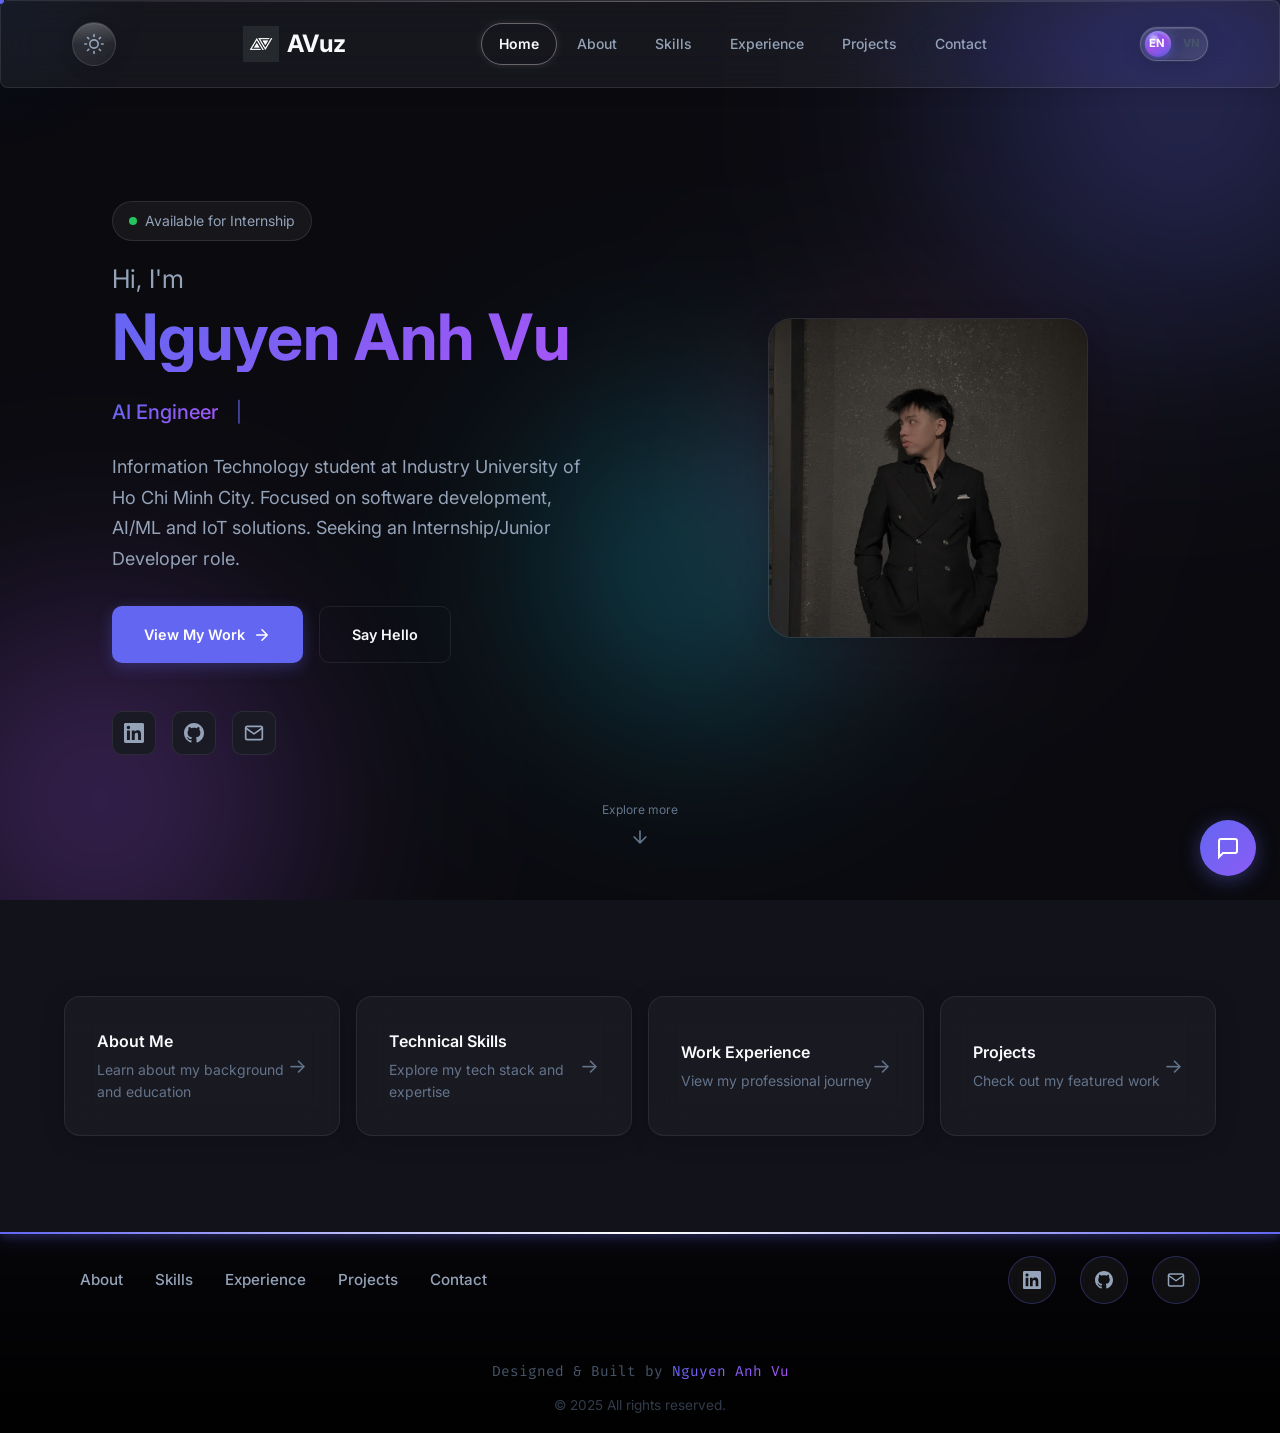
==== index.html @ 0310aee0 "Initial portfolio site" ====
<!DOCTYPE html>
<html lang="en">

<head>
    <meta charset="UTF-8">
    <meta name="viewport" content="width=device-width, initial-scale=1.0">
    <title>Nguyen Anh Vu | Software Developer & AI Engineer</title>
    <meta name="description"
        content="Computer Science student focused on software development, AI/ML, IoT, and networking. Seeking internship opportunities.">

    <!-- Favicon -->
    <link rel="icon" type="image/png" href="images/logo.png">
    <link rel="apple-touch-icon" href="images/logo.png">

    <!-- Theme Color -->
    <meta name="theme-color" content="#0a0a0f">

    <!-- Open Graph / Social Media -->
    <meta property="og:type" content="website">
    <meta property="og:title" content="Nguyen Anh Vu | Software Developer & AI Engineer">
    <meta property="og:description"
        content="Computer Science student focused on software development, AI/ML, IoT, and networking.">
    <meta property="og:image" content="images/avatar.jpg">
    <meta property="og:url" content="https://avuz.unaux.com">

    <!-- Twitter Card -->
    <meta name="twitter:card" content="summary_large_image">
    <meta name="twitter:title" content="Nguyen Anh Vu | Software Developer & AI Engineer">
    <meta name="twitter:description"
        content="Computer Science student focused on software development, AI/ML, IoT, and networking.">

    <!-- Fonts -->
    <link rel="preconnect" href="https://fonts.googleapis.com">
    <link rel="preconnect" href="https://fonts.gstatic.com" crossorigin>
    <link
        href="https://fonts.googleapis.com/css2?family=Inter:wght@300;400;500;600;700;800&family=Fira+Code:wght@400;500&display=swap"
        rel="stylesheet">

    <!-- Modular CSS -->
    <link rel="stylesheet" href="css/variables.css">
    <link rel="stylesheet" href="css/base.css">
    <link rel="stylesheet" href="css/components.css">
    <link rel="stylesheet" href="css/effects.css">
    <link rel="stylesheet" href="css/pages/home.css">
</head>

<body class="loading">
    <!-- Page Loader -->
    <div class="page-loader">
        <div class="loader-content">
            <div class="loader-spinner"></div>
            <span class="loader-text" data-i18n="loading">Loading...</span>
        </div>
    </div>

    <!-- Page Transition -->
    <div class="page-transition"></div>

    <!-- Cursor Effects -->
    <div class="cursor-glow" id="cursorGlow"></div>
    <div class="cursor-dot" id="cursorDot"></div>

    <!-- Animated Background with Parallax -->
    <div class="bg-animation">
        <div class="bg-orb bg-orb-1" data-parallax="0.3"></div>
        <div class="bg-orb bg-orb-2" data-parallax="0.5"></div>
        <div class="bg-orb bg-orb-3" data-parallax="0.2"></div>
        <div class="bg-orb bg-orb-4" data-parallax="0.4"></div>
    </div>

    <!-- Navigation -->
    <nav class="navbar glass" id="navbar">
        <div class="nav-container">
            <!-- Theme Toggle -->
            <button class="theme-toggle" id="themeToggle" aria-label="Toggle theme">
                <svg class="theme-icon-sun" xmlns="http://www.w3.org/2000/svg" width="20" height="20"
                    viewBox="0 0 24 24" fill="none" stroke="currentColor" stroke-width="2" stroke-linecap="round"
                    stroke-linejoin="round">
                    <circle cx="12" cy="12" r="5"></circle>
                    <line x1="12" y1="1" x2="12" y2="3"></line>
                    <line x1="12" y1="21" x2="12" y2="23"></line>
                    <line x1="4.22" y1="4.22" x2="5.64" y2="5.64"></line>
                    <line x1="18.36" y1="18.36" x2="19.78" y2="19.78"></line>
                    <line x1="1" y1="12" x2="3" y2="12"></line>
                    <line x1="21" y1="12" x2="23" y2="12"></line>
                    <line x1="4.22" y1="19.78" x2="5.64" y2="18.36"></line>
                    <line x1="18.36" y1="5.64" x2="19.78" y2="4.22"></line>
                </svg>
                <svg class="theme-icon-moon" style="display:none;" xmlns="http://www.w3.org/2000/svg" width="20"
                    height="20" viewBox="0 0 24 24" fill="none" stroke="currentColor" stroke-width="2"
                    stroke-linecap="round" stroke-linejoin="round">
                    <path d="M21 12.79A9 9 0 1 1 11.21 3 7 7 0 0 0 21 12.79z"></path>
                </svg>
            </button>

            <a href="index.html" class="nav-logo">
                <img src="images/logo.png" alt="AV Logo" onerror="this.src='https://placehold.co/40x40?text=AV'">
                <span class="logo-text">AVuz</span>
            </a>

            <div class="nav-menu glass-menu" id="navMenu">
                <a href="index.html" class="nav-link active" data-i18n="nav.home">Home</a>
                <a href="pages/about.html" class="nav-link" data-i18n="nav.about">About</a>
                <a href="pages/skills.html" class="nav-link" data-i18n="nav.skills">Skills</a>
                <a href="pages/experience.html" class="nav-link" data-i18n="nav.experience">Experience</a>
                <a href="pages/projects.html" class="nav-link" data-i18n="nav.projects">Projects</a>
                <a href="pages/contact.html" class="nav-link" data-i18n="nav.contact">Contact</a>
            </div>

            <div class="nav-controls">
                <!-- Language Switch -->
                <div class="lang-switch en" id="langSwitch">
                    <div class="lang-switch-thumb"></div>
                    <div class="lang-switch-labels">
                        <span>EN</span>
                        <span>VN</span>
                    </div>
                </div>
                <button class="nav-toggle" id="navToggle" aria-label="Toggle menu">
                    <span></span>
                    <span></span>
                    <span></span>
                </button>
            </div>
        </div>
    </nav>

    <!-- Hero Section with Parallax -->
    <section class="hero" id="heroSection">
        <div class="hero-container" data-parallax-content="0.1">
            <div>
                <div class="hero-badge animate-fade-in">
                    <span class="badge-dot"></span>
                    <span data-i18n="home.badge">Available for Internship</span>
                </div>
                <h1 class="hero-title animate-fade-in-up">
                    <span class="title-line" data-i18n="home.greeting">Hi, I'm</span>
                    <span class="title-name gradient-text-animated" data-i18n="home.name">Nguyen Anh Vu</span>
                </h1>
                <div class="hero-roles animate-fade-in-up delay-1">
                    <span class="typing-text" id="typingText"></span>
                    <span class="typing-cursor">|</span>
                </div>
                <p class="hero-description animate-fade-in-up delay-2" data-i18n="home.description">
                    Computer Science student at Industry University of Ho Chi Minh City.
                    Focused on software development, AI/ML, and IoT solutions.
                    Seeking an Internship/Junior Developer role.
                </p>
                <div class="hero-actions animate-fade-in-up delay-3">
                    <a href="pages/projects.html" class="btn btn-primary">
                        <span data-i18n="home.viewWork">View My Work</span>
                        <svg xmlns="http://www.w3.org/2000/svg" width="18" height="18" viewBox="0 0 24 24" fill="none"
                            stroke="currentColor" stroke-width="2" stroke-linecap="round" stroke-linejoin="round">
                            <path d="M5 12h14M12 5l7 7-7 7" />
                        </svg>
                    </a>
                    <a href="pages/contact.html" class="btn btn-secondary">
                        <span data-i18n="contact.sayHello">Get in Touch</span>
                    </a>
                </div>
                <div class="hero-social animate-fade-in-up delay-4">
                    <a href="https://www.linkedin.com/in/nguyễn-anh-vũ-28a605300" target="_blank" class="social-link"
                        aria-label="LinkedIn">
                        <svg xmlns="http://www.w3.org/2000/svg" width="20" height="20" viewBox="0 0 24 24"
                            fill="currentColor">
                            <path
                                d="M20.447 20.452h-3.554v-5.569c0-1.328-.027-3.037-1.852-3.037-1.853 0-2.136 1.445-2.136 2.939v5.667H9.351V9h3.414v1.561h.046c.477-.9 1.637-1.85 3.37-1.85 3.601 0 4.267 2.37 4.267 5.455v6.286zM5.337 7.433c-1.144 0-2.063-.926-2.063-2.065 0-1.138.92-2.063 2.063-2.063 1.14 0 2.064.925 2.064 2.063 0 1.139-.925 2.065-2.064 2.065zm1.782 13.019H3.555V9h3.564v11.452zM22.225 0H1.771C.792 0 0 .774 0 1.729v20.542C0 23.227.792 24 1.771 24h20.451C23.2 24 24 23.227 24 22.271V1.729C24 .774 23.2 0 22.222 0h.003z" />
                        </svg>
                    </a>
                    <a href="https://github.com/Anhvu1107" target="_blank" class="social-link" aria-label="GitHub">
                        <svg xmlns="http://www.w3.org/2000/svg" width="20" height="20" viewBox="0 0 24 24"
                            fill="currentColor">
                            <path
                                d="M12 0c-6.626 0-12 5.373-12 12 0 5.302 3.438 9.8 8.207 11.387.599.111.793-.261.793-.577v-2.234c-3.338.726-4.033-1.416-4.033-1.416-.546-1.387-1.333-1.756-1.333-1.756-1.089-.745.083-.729.083-.729 1.205.084 1.839 1.237 1.839 1.237 1.07 1.834 2.807 1.304 3.492.997.107-.775.418-1.305.762-1.604-2.665-.305-5.467-1.334-5.467-5.931 0-1.311.469-2.381 1.236-3.221-.124-.303-.535-1.524.117-3.176 0 0 1.008-.322 3.301 1.23.957-.266 1.983-.399 3.003-.404 1.02.005 2.047.138 3.006.404 2.291-1.552 3.297-1.23 3.297-1.23.653 1.653.242 2.874.118 3.176.77.84 1.235 1.911 1.235 3.221 0 4.609-2.807 5.624-5.479 5.921.43.372.823 1.102.823 2.222v3.293c0 .319.192.694.801.576 4.765-1.589 8.199-6.086 8.199-11.386 0-6.627-5.373-12-12-12z" />
                        </svg>
                    </a>
                    <a href="mailto:anhvu.nguyen1107@gmail.com" class="social-link" aria-label="Email">
                        <svg xmlns="http://www.w3.org/2000/svg" width="20" height="20" viewBox="0 0 24 24" fill="none"
                            stroke="currentColor" stroke-width="2" stroke-linecap="round" stroke-linejoin="round">
                            <path d="M4 4h16c1.1 0 2 .9 2 2v12c0 1.1-.9 2-2 2H4c-1.1 0-2-.9-2-2V6c0-1.1.9-2 2-2z">
                            </path>
                            <polyline points="22,6 12,13 2,6"></polyline>
                        </svg>
                    </a>
                </div>
            </div>
            <div class="hero-visual animate-fade-in delay-2">
                <div class="avatar-container">
                    <img src="images/avatar.jpg" alt="Nguyen Anh Vu"
                        onerror="this.src='https://placehold.co/320x320?text=AV'">
                </div>
            </div>
        </div>
        <div class="scroll-indicator">
            <span data-i18n="home.explore">Explore more</span>
            <div class="scroll-arrow">
                <svg xmlns="http://www.w3.org/2000/svg" width="20" height="20" viewBox="0 0 24 24" fill="none"
                    stroke="currentColor" stroke-width="2" stroke-linecap="round" stroke-linejoin="round">
                    <path d="M12 5v14M19 12l-7 7-7-7" />
                </svg>
            </div>
        </div>
    </section>

    <!-- Quick Links Section -->
    <section class="quick-links">
        <div class="container">
            <div class="links-grid">
                <a href="pages/about.html" class="link-card">
                    <div class="link-content">
                        <h3 data-i18n="home.aboutMe">About Me</h3>
                        <p data-i18n="home.aboutDesc">Learn about my background and education</p>
                    </div>
                    <span class="link-arrow">→</span>
                </a>

                <a href="pages/skills.html" class="link-card">
                    <div class="link-content">
                        <h3 data-i18n="home.techSkills">Technical Skills</h3>
                        <p data-i18n="home.techDesc">Explore my tech stack and expertise</p>
                    </div>
                    <span class="link-arrow">→</span>
                </a>

                <a href="pages/experience.html" class="link-card">
                    <div class="link-content">
                        <h3 data-i18n="home.workExp">Work Experience</h3>
                        <p data-i18n="home.workDesc">View my professional journey</p>
                    </div>
                    <span class="link-arrow">→</span>
                </a>

                <a href="pages/projects.html" class="link-card">
                    <div class="link-content">
                        <h3 data-i18n="home.projects">Projects</h3>
                        <p data-i18n="home.projectsDesc">Check out my featured work</p>
                    </div>
                    <span class="link-arrow">→</span>
                </a>
            </div>
        </div>
    </section>

    <!-- Footer -->
    <footer class="footer">
        <div class="container">
            <div class="footer-content">
                <div class="footer-nav">
                    <a href="pages/about.html" class="footer-link" data-i18n="nav.about">About</a>
                    <a href="pages/skills.html" class="footer-link" data-i18n="nav.skills">Skills</a>
                    <a href="pages/experience.html" class="footer-link" data-i18n="nav.experience">Experience</a>
                    <a href="pages/projects.html" class="footer-link" data-i18n="nav.projects">Projects</a>
                    <a href="pages/contact.html" class="footer-link" data-i18n="nav.contact">Contact</a>
                </div>
                <div class="footer-social">
                    <a href="https://www.linkedin.com/in/nguyễn-anh-vũ-28a605300" target="_blank" aria-label="LinkedIn">
                        <svg xmlns="http://www.w3.org/2000/svg" width="18" height="18" viewBox="0 0 24 24"
                            fill="currentColor">
                            <path
                                d="M20.447 20.452h-3.554v-5.569c0-1.328-.027-3.037-1.852-3.037-1.853 0-2.136 1.445-2.136 2.939v5.667H9.351V9h3.414v1.561h.046c.477-.9 1.637-1.85 3.37-1.85 3.601 0 4.267 2.37 4.267 5.455v6.286zM5.337 7.433c-1.144 0-2.063-.926-2.063-2.065 0-1.138.92-2.063 2.063-2.063 1.14 0 2.064.925 2.064 2.063 0 1.139-.925 2.065-2.064 2.065zm1.782 13.019H3.555V9h3.564v11.452zM22.225 0H1.771C.792 0 0 .774 0 1.729v20.542C0 23.227.792 24 1.771 24h20.451C23.2 24 24 23.227 24 22.271V1.729C24 .774 23.2 0 22.222 0h.003z" />
                        </svg>
                    </a>
                    <a href="https://github.com/Anhvu1107" target="_blank" aria-label="GitHub">
                        <svg xmlns="http://www.w3.org/2000/svg" width="18" height="18" viewBox="0 0 24 24"
                            fill="currentColor">
                            <path
                                d="M12 0c-6.626 0-12 5.373-12 12 0 5.302 3.438 9.8 8.207 11.387.599.111.793-.261.793-.577v-2.234c-3.338.726-4.033-1.416-4.033-1.416-.546-1.387-1.333-1.756-1.333-1.756-1.089-.745.083-.729.083-.729 1.205.084 1.839 1.237 1.839 1.237 1.07 1.834 2.807 1.304 3.492.997.107-.775.418-1.305.762-1.604-2.665-.305-5.467-1.334-5.467-5.931 0-1.311.469-2.381 1.236-3.221-.124-.303-.535-1.524.117-3.176 0 0 1.008-.322 3.301 1.23.957-.266 1.983-.399 3.003-.404 1.02.005 2.047.138 3.006.404 2.291-1.552 3.297-1.23 3.297-1.23.653 1.653.242 2.874.118 3.176.77.84 1.235 1.911 1.235 3.221 0 4.609-2.807 5.624-5.479 5.921.43.372.823 1.102.823 2.222v3.293c0 .319.192.694.801.576 4.765-1.589 8.199-6.086 8.199-11.386 0-6.627-5.373-12-12-12z" />
                        </svg>
                    </a>
                    <a href="mailto:anhvu.nguyen1107@gmail.com" aria-label="Email">
                        <svg xmlns="http://www.w3.org/2000/svg" width="18" height="18" viewBox="0 0 24 24" fill="none"
                            stroke="currentColor" stroke-width="2" stroke-linecap="round" stroke-linejoin="round">
                            <path d="M4 4h16c1.1 0 2 .9 2 2v12c0 1.1-.9 2-2 2H4c-1.1 0-2-.9-2-2V6c0-1.1.9-2 2-2z">
                            </path>
                            <polyline points="22,6 12,13 2,6"></polyline>
                        </svg>
                    </a>
                </div>
                <p class="footer-text"><span data-i18n="footer.designedBy">Designed & Built by</span> <span
                        class="gradient-text">Nguyen Anh Vu</span></p>
                <p class="footer-copyright">© 2025 <span data-i18n="footer.rights">All rights reserved.</span></p>
            </div>
        </div>
    </footer>

    <script src="js/i18n.js"></script>
    <script src="js/app.js"></script>
    <script src="js/chatbot.js"></script>
</body>

</html>
---- css/variables.css ----
/* ========================================
   CSS Variables - Modern & Vibrant
======================================== */
:root {
    /* Premium Dark Theme */
    --bg-primary: #0a0a0f;
    --bg-secondary: #12121a;
    --bg-card: #1a1a25;
    --bg-glass: rgba(20, 20, 30, 0.85);
    --bg-tertiary: #252535;

    /* Vibrant Multi-Color Accents */
    --accent: #6366f1;
    --accent-light: #818cf8;
    --accent-dark: #4f46e5;
    --accent-primary: #6366f1;
    --accent-secondary: #a855f7;
    --accent-tertiary: #ec4899;
    --accent-cyan: #06b6d4;
    --accent-emerald: #10b981;

    /* Rich Gradients */
    --gradient-primary: linear-gradient(135deg, #6366f1 0%, #a855f7 50%, #ec4899 100%);
    --gradient-secondary: linear-gradient(135deg, #06b6d4 0%, #6366f1 100%);
    --gradient-glow: linear-gradient(135deg, rgba(99, 102, 241, 0.4) 0%, rgba(168, 85, 247, 0.4) 50%, rgba(236, 72, 153, 0.4) 100%);
    --gradient-text: linear-gradient(135deg, #6366f1, #a855f7, #ec4899, #6366f1);

    /* Text */
    --text-primary: #f8fafc;
    --text-secondary: #94a3b8;
    --text-muted: #64748b;
    --text-tertiary: #475569;

    /* Border */
    --border: rgba(255, 255, 255, 0.08);
    --border-light: rgba(255, 255, 255, 0.12);
    --border-primary: rgba(99, 102, 241, 0.3);
    --border-glow: rgba(99, 102, 241, 0.5);

    /* Enhanced Shadows */
    --shadow-sm: 0 2px 8px rgba(0, 0, 0, 0.3);
    --shadow-md: 0 4px 20px rgba(0, 0, 0, 0.4);
    --shadow-lg: 0 8px 40px rgba(0, 0, 0, 0.5);
    --shadow-glow: 0 0 30px rgba(99, 102, 241, 0.3);
    --shadow-glow-accent: 0 0 40px rgba(168, 85, 247, 0.25);
    --shadow-card: 0 4px 24px rgba(0, 0, 0, 0.4), 0 0 0 1px rgba(255, 255, 255, 0.05);

    /* Spacing */
    --space-xs: 0.25rem;
    --space-sm: 0.5rem;
    --space-md: 1rem;
    --space-lg: 1.5rem;
    --space-xl: 2rem;
    --space-2xl: 3rem;
    --space-3xl: 4rem;
    --space-4xl: 6rem;

    /* Typography */
    --font-primary: 'Inter', -apple-system, BlinkMacSystemFont, sans-serif;
    --font-mono: 'Fira Code', monospace;

    /* Transitions */
    --transition-fast: 0.15s cubic-bezier(0.4, 0, 0.2, 1);
    --transition-base: 0.3s cubic-bezier(0.4, 0, 0.2, 1);
    --transition-smooth: 0.5s cubic-bezier(0.4, 0, 0.2, 1);

    /* Border Radius - Modern */
    --radius-sm: 6px;
    --radius-md: 10px;
    --radius-lg: 16px;
    --radius-xl: 24px;
    --radius-full: 9999px;
}

[data-theme="light"] {
    /* Subtle Tinted Background for Better Contrast */
    --bg-primary: #f5f7fa;
    --bg-secondary: #eef1f6;
    --bg-card: #ffffff;
    --bg-glass: rgba(255, 255, 255, 0.95);
    --bg-tertiary: #e3e8ef;

    /* Darker Text for Better Readability */
    --text-primary: #1a1d29;
    --text-secondary: #3e4758;
    --text-muted: #5f6878;
    --text-tertiary: #7e8799;

    /* Stronger Borders */
    --border: rgba(0, 0, 0, 0.15);
    --border-light: rgba(0, 0, 0, 0.2);
    --border-primary: rgba(99, 102, 241, 0.5);
    --border-glow: rgba(99, 102, 241, 0.6);

    /* More Visible Shadows */
    --shadow-sm: 0 2px 4px rgba(0, 0, 0, 0.12);
    --shadow-md: 0 4px 12px rgba(0, 0, 0, 0.15);
    --shadow-lg: 0 8px 24px rgba(0, 0, 0, 0.18);
    --shadow-glow: 0 0 24px rgba(99, 102, 241, 0.25);
    --shadow-card: 0 4px 16px rgba(0, 0, 0, 0.12), 0 0 0 1px rgba(0, 0, 0, 0.1);
}
---- css/base.css ----
/* ========================================
   Base Reset & Global Styles
======================================== */
*,
*::before,
*::after {
    margin: 0;
    padding: 0;
    box-sizing: border-box;
}

html {
    scroll-behavior: smooth;
    scrollbar-width: thin;
    scrollbar-color: var(--accent-primary) var(--bg-secondary);
}

body {
    font-family: var(--font-primary);
    background: var(--bg-primary);
    color: var(--text-primary);
    line-height: 1.6;
    overflow-x: hidden;
    cursor: none;
    min-height: 100vh;
}

@media (max-width: 768px) {
    body {
        cursor: auto;
    }
}

::-webkit-scrollbar {
    width: 8px;
}

::-webkit-scrollbar-track {
    background: var(--bg-secondary);
}

::-webkit-scrollbar-thumb {
    background: var(--accent-primary);
    border-radius: var(--radius-full);
}

a {
    color: inherit;
    text-decoration: none;
}

img {
    max-width: 100%;
    height: auto;
}

ul {
    list-style: none;
}

/* ========================================
   Typography
======================================== */
.gradient-text {
    background: var(--gradient-primary);
    -webkit-background-clip: text;
    -webkit-text-fill-color: transparent;
    background-clip: text;
}

/* ========================================
   Container
======================================== */
.container {
    max-width: 1200px;
    margin: 0 auto;
    padding: 0 var(--space-lg);
}

/* ========================================
   Buttons
======================================== */
.btn {
    display: inline-flex;
    align-items: center;
    justify-content: center;
    gap: var(--space-sm);
    padding: var(--space-md) var(--space-xl);
    border-radius: var(--radius-lg);
    font-size: 1rem;
    font-weight: 600;
    transition: var(--transition-base);
    border: none;
    cursor: pointer;
    position: relative;
    overflow: hidden;
}

.btn-primary {
    background: var(--gradient-primary);
    color: white;
    box-shadow: 0 4px 15px rgba(99, 102, 241, 0.3);
}

.btn-primary:hover {
    transform: translateY(-3px);
    box-shadow: 0 8px 25px rgba(99, 102, 241, 0.4);
}

.btn-secondary {
    background: transparent;
    color: var(--text-primary);
    border: 1px solid var(--border-primary);
}

.btn-secondary:hover {
    background: var(--bg-card);
    border-color: var(--accent-primary);
}

.btn-large {
    padding: var(--space-lg) var(--space-2xl);
    font-size: 1.125rem;
}

/* ========================================
   Section Styles
======================================== */
.section {
    padding: var(--space-4xl) 0;
}

.section-header {
    text-align: center;
    margin-bottom: var(--space-3xl);
}

.section-tag {
    display: inline-block;
    padding: var(--space-xs) var(--space-md);
    background: rgba(99, 102, 241, 0.1);
    border: 1px solid var(--border-glow);
    border-radius: var(--radius-full);
    font-size: 0.75rem;
    font-weight: 600;
    color: var(--accent-primary);
    text-transform: uppercase;
    letter-spacing: 0.1em;
    margin-bottom: var(--space-md);
}

.section-title {
    font-size: clamp(2rem, 4vw, 3rem);
    font-weight: 800;
    line-height: 1.2;
}

.section-description {
    max-width: 500px;
    margin: var(--space-lg) auto 0;
    color: var(--text-secondary);
}

/* ========================================
   Page Transition
======================================== */
.page-transition {
    position: fixed;
    top: 0;
    left: 0;
    width: 100%;
    height: 100%;
    background: var(--bg-primary);
    z-index: 10000;
    pointer-events: none;
    opacity: 0;
    transition: opacity 0.3s ease;
}

.page-transition.active {
    opacity: 1;
    pointer-events: all;
}

/* Page content animation */
.page-content {
    opacity: 0;
    transform: translateY(20px);
    animation: pageEnter 0.6s ease forwards;
    animation-delay: 0.1s;
}

@keyframes pageEnter {
    to {
        opacity: 1;
        transform: translateY(0);
    }
}

/* ========================================
   Animations
======================================== */
.animate-fade-in {
    opacity: 0;
    animation: fadeIn 0.8s ease forwards;
}

.animate-fade-in-up {
    opacity: 0;
    transform: translateY(30px);
    animation: fadeInUp 0.8s ease forwards;
}

.delay-1 {
    animation-delay: 0.1s;
}

.delay-2 {
    animation-delay: 0.2s;
}

.delay-3 {
    animation-delay: 0.3s;
}

.delay-4 {
    animation-delay: 0.4s;
}

@keyframes fadeIn {
    to {
        opacity: 1;
    }
}

@keyframes fadeInUp {
    to {
        opacity: 1;
        transform: translateY(0);
    }
}

[data-animate] {
    opacity: 0;
    transform: translateY(40px);
    transition: opacity 0.6s ease, transform 0.6s ease;
}

[data-animate].visible {
    opacity: 1;
    transform: translateY(0);
}

/* ========================================
   Responsive
======================================== */
@media (max-width: 480px) {
    .section {
        padding: var(--space-3xl) 0;
    }
}
---- css/components.css ----
/* ========================================
   Navigation - Clean Transparent Style
======================================== */
.navbar {
    position: fixed !important;
    top: 0;
    left: 0;
    right: 0;
    z-index: 1000;
    padding: var(--space-md) 0;
    background: transparent;
    border-bottom: none;
    box-shadow: none;
    transition: all 0.3s ease;
}

[data-theme="light"] .navbar {
    background: transparent;
    border-bottom: none;
    box-shadow: none;
}

.nav-container {
    max-width: 1200px;
    margin: 0 auto;
    padding: 0 var(--space-xl);
    display: flex;
    align-items: center;
    justify-content: space-between;
}

.nav-logo {
    display: flex;
    align-items: center;
    gap: var(--space-sm);
}

.nav-logo img {
    height: 36px;
    width: auto;
}

.logo-text {
    font-size: 1.5rem;
    font-weight: 700;
    color: var(--text-primary);
}

.logo-dot {
    display: none;
}

/* Navigation Menu - Clean Minimal Style */
.nav-menu {
    display: flex;
    align-items: center;
    gap: 2px;
    position: relative;
    padding: 6px 8px;
    background: transparent;
    border: none;
    border-radius: 50px;
}

/* Light Theme Menu */
[data-theme="light"] .nav-menu {
    background: transparent;
    border: none;
}

/* Sliding Indicator - Border Only */
.nav-indicator {
    position: absolute;
    background: transparent;
    border: 1.5px solid rgba(255, 255, 255, 0.35);
    border-radius: 50px;
    box-shadow: 0 0 10px rgba(255, 255, 255, 0.1);
    pointer-events: none;
    z-index: 0;
    opacity: 0;
    transition:
        left 0.4s cubic-bezier(0.34, 1.56, 0.64, 1),
        width 0.4s cubic-bezier(0.34, 1.56, 0.64, 1),
        opacity 0.3s ease,
        transform 0.2s ease;
}

.nav-indicator.active {
    opacity: 1;
}

/* Morphing animation on move */
.nav-indicator.morphing {
    transform: scaleX(1.06) scaleY(0.9);
}

/* Light Theme Indicator - Dark Border Only */
[data-theme="light"] .nav-indicator {
    background: transparent;
    border: 1.5px solid rgba(0, 0, 0, 0.25);
    box-shadow: 0 0 10px rgba(0, 0, 0, 0.05);
}

/* Nav Link with Magnifying Effect */
.nav-link {
    font-size: 0.875rem;
    font-weight: 500;
    color: var(--text-secondary);
    padding: 10px 18px;
    position: relative;
    z-index: 1;
    border-radius: 50px;
    transition:
        color 0.3s ease,
        transform 0.3s cubic-bezier(0.34, 1.56, 0.64, 1),
        font-size 0.3s ease,
        text-shadow 0.3s ease;
    transform-origin: center bottom;
}

/* Magnifying Glass Effect on Hover - macOS Dock Style */
.nav-link:hover {
    color: var(--text-primary);
    transform: scale(1.12) translateY(-2px);
    text-shadow: 0 2px 8px rgba(0, 0, 0, 0.2);
}

/* Scale neighbors slightly - dock effect */
.nav-link:hover+.nav-link {
    transform: scale(1.05);
}

.nav-link:has(+ .nav-link:hover) {
    transform: scale(1.05);
}

.nav-link.active {
    color: var(--text-primary);
    font-weight: 600;
}

/* Light Theme */
[data-theme="light"] .nav-link:hover,
[data-theme="light"] .nav-link.active {
    color: var(--text-primary);
    text-shadow: 0 2px 8px rgba(0, 0, 0, 0.1);
}

.nav-cta {
    display: flex;
    align-items: center;
    gap: var(--space-sm);
    padding: var(--space-sm) var(--space-lg);
    background: var(--accent);
    border-radius: var(--radius-md);
    font-size: 0.875rem;
    font-weight: 600;
    transition: var(--transition-base);
}

.nav-cta:hover {
    background: var(--accent-dark);
    transform: translateY(-2px);
}

/* Mobile Nav Toggle */
.nav-toggle {
    display: none;
    flex-direction: column;
    gap: 5px;
    background: none;
    border: none;
    cursor: pointer;
    padding: var(--space-sm);
}

.nav-toggle span {
    width: 24px;
    height: 2px;
    background: var(--text-primary);
    transition: var(--transition-base);
}

@media (max-width: 768px) {
    .nav-menu {
        display: none;
        position: absolute;
        top: calc(100% + 10px);
        left: 50%;
        transform: translateX(-50%);
        right: auto;
        width: calc(100% - 40px);
        max-width: 400px;
        flex-direction: column;
        padding: var(--space-md);
        background: rgba(15, 15, 25, 0.98);
        backdrop-filter: blur(20px);
        -webkit-backdrop-filter: blur(20px);
        border: 1px solid rgba(255, 255, 255, 0.1);
        border-radius: var(--radius-lg);
        box-shadow: 0 20px 50px rgba(0, 0, 0, 0.5);
    }

    .nav-menu.active {
        display: flex;
    }

    .nav-link {
        width: 100%;
        text-align: center;
        padding: 14px 20px;
    }

    .nav-toggle {
        display: flex;
    }

    .nav-cta {
        display: none;
    }
}

.nav-controls {
    display: flex;
    align-items: center;
    gap: var(--space-md);
}

/* Theme Toggle - Liquid Glass Orb */
.theme-toggle {
    display: flex;
    align-items: center;
    justify-content: center;
    width: 44px;
    height: 44px;
    border-radius: 50%;
    background: linear-gradient(135deg,
            rgba(255, 255, 255, 0.1) 0%,
            rgba(255, 255, 255, 0.03) 100%);
    backdrop-filter: blur(20px) saturate(180%);
    -webkit-backdrop-filter: blur(20px) saturate(180%);
    border: 1px solid rgba(255, 255, 255, 0.12);
    color: var(--text-secondary);
    font-size: 1.25rem;
    cursor: pointer;
    transition: all 0.4s cubic-bezier(0.4, 0, 0.2, 1);
    box-shadow:
        0 4px 15px rgba(0, 0, 0, 0.1),
        inset 0 1px 0 rgba(255, 255, 255, 0.1);
    position: relative;
    overflow: hidden;
}

/* Shine Effect */
.theme-toggle::before {
    content: '';
    position: absolute;
    top: 0;
    left: 0;
    right: 0;
    height: 50%;
    background: linear-gradient(180deg,
            rgba(255, 255, 255, 0.2) 0%,
            transparent 100%);
    border-radius: 50% 50% 0 0;
    pointer-events: none;
}

.theme-toggle:hover {
    background: linear-gradient(135deg,
            rgba(255, 255, 255, 0.15) 0%,
            rgba(255, 255, 255, 0.05) 100%);
    border-color: rgba(99, 102, 241, 0.3);
    color: var(--accent);
    transform: rotate(15deg) scale(1.1);
    box-shadow:
        0 8px 25px rgba(0, 0, 0, 0.15),
        0 0 30px rgba(99, 102, 241, 0.15),
        inset 0 1px 1px rgba(255, 255, 255, 0.2);
}

[data-theme="light"] .theme-toggle {
    background: linear-gradient(135deg,
            rgba(255, 255, 255, 0.8) 0%,
            rgba(255, 255, 255, 0.5) 100%);
    border: 1px solid rgba(255, 255, 255, 0.7);
}

/* Language Toggle - Premium Glassmorphism Lens Switch */
.lang-switch {
    position: relative;
    display: flex;
    align-items: center;
    width: 68px;
    height: 34px;
    background: linear-gradient(135deg,
            rgba(255, 255, 255, 0.12) 0%,
            rgba(255, 255, 255, 0.05) 50%,
            rgba(255, 255, 255, 0.12) 100%);
    backdrop-filter: blur(20px) saturate(180%);
    -webkit-backdrop-filter: blur(20px) saturate(180%);
    border: 1px solid rgba(255, 255, 255, 0.2);
    border-radius: var(--radius-full);
    cursor: pointer;
    padding: 0 4px;
    transition: all 0.4s cubic-bezier(0.34, 1.56, 0.64, 1);
    box-shadow:
        0 4px 20px rgba(0, 0, 0, 0.15),
        0 0 0 1px rgba(255, 255, 255, 0.05),
        inset 0 1px 1px rgba(255, 255, 255, 0.15),
        inset 0 -1px 1px rgba(0, 0, 0, 0.1);
    overflow: hidden;
}

/* Frosted glass inner shine */
.lang-switch::before {
    content: '';
    position: absolute;
    top: 0;
    left: -100%;
    width: 100%;
    height: 100%;
    background: linear-gradient(90deg,
            transparent,
            rgba(255, 255, 255, 0.15),
            transparent);
    transition: left 0.5s ease;
}

.lang-switch:hover::before {
    left: 100%;
}

.lang-switch:hover {
    border-color: rgba(99, 102, 241, 0.4);
    transform: scale(1.02);
    box-shadow:
        0 6px 25px rgba(0, 0, 0, 0.2),
        0 0 25px rgba(99, 102, 241, 0.15),
        inset 0 1px 2px rgba(255, 255, 255, 0.2);
}

/* Light Theme - Glassmorphism */
[data-theme="light"] .lang-switch {
    background: linear-gradient(135deg,
            rgba(255, 255, 255, 0.7) 0%,
            rgba(255, 255, 255, 0.4) 50%,
            rgba(255, 255, 255, 0.7) 100%);
    border: 1px solid rgba(99, 102, 241, 0.25);
    box-shadow:
        0 4px 20px rgba(99, 102, 241, 0.1),
        0 0 0 1px rgba(255, 255, 255, 0.5),
        inset 0 1px 2px rgba(255, 255, 255, 0.9),
        inset 0 -1px 1px rgba(0, 0, 0, 0.05);
}

[data-theme="light"] .lang-switch:hover {
    border-color: rgba(99, 102, 241, 0.4);
    box-shadow:
        0 6px 25px rgba(99, 102, 241, 0.15),
        0 0 20px rgba(99, 102, 241, 0.1),
        inset 0 1px 2px rgba(255, 255, 255, 0.95);
}

/* Lens Thumb - Refractive Glass Ball */
.lang-switch-thumb {
    position: absolute;
    left: 4px;
    width: 26px;
    height: 26px;
    background: linear-gradient(145deg,
            rgba(99, 102, 241, 1) 0%,
            rgba(168, 85, 247, 0.9) 50%,
            rgba(99, 102, 241, 0.95) 100%);
    border-radius: 50%;
    transition: transform 0.4s cubic-bezier(0.34, 1.56, 0.64, 1);
    box-shadow:
        0 3px 8px rgba(99, 102, 241, 0.4),
        0 0 15px rgba(99, 102, 241, 0.2),
        inset 0 2px 3px rgba(255, 255, 255, 0.3),
        inset 0 -2px 3px rgba(0, 0, 0, 0.1);
}

/* Lens refraction highlight */
.lang-switch-thumb::before {
    content: '';
    position: absolute;
    top: 4px;
    left: 5px;
    width: 8px;
    height: 8px;
    background: rgba(255, 255, 255, 0.5);
    border-radius: 50%;
    filter: blur(1px);
}

/* Thumb position when VI selected */
.lang-switch.vi .lang-switch-thumb {
    transform: translateX(34px);
}

.lang-switch-labels {
    position: absolute;
    top: 0;
    left: 0;
    width: 100%;
    height: 100%;
    display: flex;
    justify-content: space-between;
    align-items: center;
    padding: 0 4px;
    pointer-events: none;
    z-index: 1;
    box-sizing: border-box;
    font-size: 0.7rem;
    font-weight: 700;
    color: var(--text-tertiary);
}

.lang-switch-labels span {
    display: flex;
    justify-content: center;
    align-items: center;
    width: 24px;
    height: 100%;
    transition: color 0.3s ease;
}

.lang-switch.en .lang-switch-labels span:first-child,
.lang-switch.vi .lang-switch-labels span:last-child {
    color: white;
}

[data-theme="light"] .lang-switch.en .lang-switch-labels span:first-child,
[data-theme="light"] .lang-switch.vi .lang-switch-labels span:last-child {
    color: white;
}

/* Contact Form */
.contact-form-section {
    padding-bottom: var(--space-4xl);
}

/* Form Container - Liquid Glass */
.form-container {
    max-width: 600px;
    margin: 0 auto;
    padding: var(--space-2xl);
    background: linear-gradient(145deg,
            rgba(255, 255, 255, 0.08) 0%,
            rgba(255, 255, 255, 0.02) 100%);
    backdrop-filter: blur(40px) saturate(180%);
    -webkit-backdrop-filter: blur(40px) saturate(180%);
    border: 1px solid rgba(255, 255, 255, 0.12);
    box-shadow:
        0 8px 32px rgba(0, 0, 0, 0.12),
        inset 0 1px 0 rgba(255, 255, 255, 0.1);
    border-radius: var(--radius-xl);
    position: relative;
    overflow: hidden;
}

.form-container::before {
    content: '';
    position: absolute;
    top: 0;
    left: 0;
    right: 0;
    height: 50%;
    background: linear-gradient(180deg,
            rgba(255, 255, 255, 0.1) 0%,
            transparent 100%);
    pointer-events: none;
}

[data-theme="light"] .form-container {
    background: linear-gradient(145deg,
            rgba(255, 255, 255, 0.9) 0%,
            rgba(255, 255, 255, 0.6) 100%);
    border: 1px solid rgba(255, 255, 255, 0.8);
}

.form-title {
    font-size: 1.5rem;
    font-weight: 700;
    margin-bottom: var(--space-xl);
    text-align: center;
    position: relative;
    z-index: 1;
}

.form-group {
    margin-bottom: var(--space-lg);
    position: relative;
    z-index: 1;
}

.form-label {
    display: block;
    margin-bottom: var(--space-xs);
    color: var(--text-secondary);
    font-size: 0.9rem;
    font-weight: 500;
}

/* Form Input - Liquid Glass */
.form-input {
    width: 100%;
    padding: var(--space-md);
    background: linear-gradient(135deg,
            rgba(255, 255, 255, 0.08) 0%,
            rgba(255, 255, 255, 0.02) 100%);
    backdrop-filter: blur(20px);
    -webkit-backdrop-filter: blur(20px);
    border: 1px solid rgba(255, 255, 255, 0.12);
    border-radius: var(--radius-lg);
    color: var(--text-primary);
    font-family: inherit;
    font-size: 1rem;
    transition: all 0.4s cubic-bezier(0.4, 0, 0.2, 1);
    box-shadow: inset 0 1px 0 rgba(255, 255, 255, 0.05);
}

.form-input:focus {
    outline: none;
    border-color: rgba(99, 102, 241, 0.5);
    background: linear-gradient(135deg,
            rgba(255, 255, 255, 0.12) 0%,
            rgba(255, 255, 255, 0.04) 100%);
    box-shadow:
        0 0 0 4px rgba(99, 102, 241, 0.15),
        0 0 30px rgba(99, 102, 241, 0.1),
        inset 0 1px 1px rgba(255, 255, 255, 0.1);
}

[data-theme="light"] .form-input {
    background: linear-gradient(135deg,
            rgba(255, 255, 255, 0.7) 0%,
            rgba(255, 255, 255, 0.4) 100%);
    border: 1px solid rgba(255, 255, 255, 0.6);
}

[data-theme="light"] .form-input:focus {
    box-shadow:
        0 0 0 4px rgba(99, 102, 241, 0.1),
        0 0 20px rgba(99, 102, 241, 0.08);
}

.form-textarea {
    resize: vertical;
    min-height: 120px;
}

.btn-submit {
    width: 100%;
    justify-content: center;
    margin-top: var(--space-sm);
}

/* ========================================
   Footer
======================================== */
.footer {
    /* Reduced padding as requested: "shorten the empty space" */
    padding: var(--space-lg) 0 var(--space-md);
    background: linear-gradient(to top, rgba(0, 0, 0, 0.9), rgba(0, 0, 0, 0.4));
    position: relative;
    overflow: hidden;
}

/* Continuous Neon LED Border */
.footer::before {
    content: '';
    position: absolute;
    top: 0;
    left: 0;
    right: 0;
    height: 2px;
    background: linear-gradient(90deg,
            var(--accent-primary),
            #ffffff,
            var(--accent-primary),
            #ffffff,
            var(--accent-primary));
    background-size: 200% auto;
    animation: neon-flow 3s linear infinite;
    box-shadow: 0 0 10px var(--accent-primary),
        0 0 20px var(--accent-primary);
}

@keyframes neon-flow {
    0% {
        background-position: 0% center;
    }

    100% {
        background-position: -200% center;
    }
}

.footer-content {
    display: flex;
    flex-direction: column;
    align-items: center;
    gap: var(--space-lg);
    position: relative;
    z-index: 10;
}

/* Desktop Split Layout: Navigation Left, Social Right */
@media (min-width: 900px) {
    .footer-content {
        flex-direction: row;
        justify-content: space-between;
        align-items: center;
        flex-wrap: wrap;
        padding: 0 var(--space-md);
    }

    .footer-nav {
        order: 1;
        gap: var(--space-2xl);
    }

    .footer-social {
        order: 2;
    }

    /* Centered Copyright Text */
    .footer-text,
    .footer-copyright {
        order: 3;
        width: 100%;
        text-align: center;
    }

    .footer-text {
        margin-top: var(--space-xl);
        /* Balanced margin */
        margin-bottom: var(--space-xs);
    }
}

.footer-nav {
    display: flex;
    justify-content: center;
    gap: var(--space-xl);
    flex-wrap: wrap;
}

.footer-link {
    color: var(--text-secondary);
    font-weight: 500;
    transition: var(--transition-base);
    position: relative;
    font-size: 0.95rem;
}

.footer-link::after {
    content: '';
    position: absolute;
    bottom: -4px;
    left: 0;
    width: 0;
    height: 2px;
    background: var(--accent-gradient);
    transition: var(--transition-base);
}

.footer-link:hover {
    color: var(--text-primary);
}

.footer-link:hover::after {
    width: 100%;
}

.footer-social {
    display: flex;
    gap: var(--space-lg);
}

.footer-social a {
    display: flex;
    align-items: center;
    justify-content: center;
    width: 48px;
    height: 48px;
    background: rgba(255, 255, 255, 0.05);
    border: 1px solid var(--border-primary);
    border-radius: 50%;
    color: var(--text-secondary);
    font-size: 1.25rem;
    transition: all 0.3s cubic-bezier(0.4, 0, 0.2, 1);
    backdrop-filter: blur(8px);
    -webkit-backdrop-filter: blur(8px);
}

.footer-social a:hover {
    background: var(--accent-primary);
    border-color: var(--accent-primary);
    color: white;
    transform: translateY(-5px) rotate(360deg);
    box-shadow: 0 10px 20px rgba(99, 102, 241, 0.3);
}

.footer-text {
    font-family: 'Fira Code', monospace;
    font-size: 0.9rem;
    color: var(--text-tertiary);
}

.footer-copyright {
    font-size: 0.85rem;
    color: var(--text-tertiary);
    opacity: 0.7;
    margin-top: -1rem;
}
---- css/effects.css ----
/* ========================================
   ADVANCED EFFECTS - Professional Portfolio
======================================== */

/* ========================================
   1. PAGE LOADING ANIMATION
======================================== */
.page-loader {
    position: fixed;
    top: 0;
    left: 0;
    width: 100%;
    height: 100%;
    background: var(--bg-primary);
    display: flex;
    align-items: center;
    justify-content: center;
    z-index: 99999;
    transition: opacity 0.5s ease, visibility 0.5s ease;
}

.page-loader.hidden {
    opacity: 0;
    visibility: hidden;
}

.loader-content {
    text-align: center;
}

.loader-spinner {
    width: 40px;
    height: 40px;
    border: 3px solid var(--border);
    border-top-color: var(--accent);
    border-radius: 50%;
    animation: spin 0.8s linear infinite;
    margin: 0 auto 16px;
}

@keyframes spin {
    to {
        transform: rotate(360deg);
    }
}

.loader-text {
    color: var(--text-secondary);
    font-size: 0.875rem;
}

/* Body hidden during load */
body.loading {
    overflow: hidden;
}

body.loaded .page-loader {
    opacity: 0;
    visibility: hidden;
}

/* ========================================
   2. PAGE TRANSITIONS - Disabled
======================================== */
.page-transition {
    display: none;
}

/* ========================================
   3. ANIMATED BACKGROUND
======================================== */
.bg-animation {
    position: fixed;
    top: 0;
    left: 0;
    width: 100%;
    height: 100%;
    z-index: -1;
    background: var(--bg-primary);
    overflow: hidden;
}

/* Liquid Gradient Orbs */
.bg-orb {
    position: absolute;
    border-radius: 50%;
    filter: blur(80px);
    opacity: 0.35;
    animation: floatLiquid 25s infinite ease-in-out;
    mix-blend-mode: screen;
}

.bg-orb-1 {
    width: 700px;
    height: 700px;
    background: radial-gradient(circle, #6366f1 0%, transparent 70%);
    top: -250px;
    right: -250px;
    animation-delay: 0s;
}

.bg-orb-2 {
    width: 600px;
    height: 600px;
    background: radial-gradient(circle, #a855f7 0%, transparent 70%);
    bottom: -200px;
    left: -200px;
    animation-delay: -6s;
}

.bg-orb-3 {
    width: 500px;
    height: 500px;
    background: radial-gradient(circle, #06b6d4 0%, transparent 70%);
    top: 35%;
    left: 35%;
    animation-delay: -12s;
}

.bg-orb-4 {
    width: 400px;
    height: 400px;
    background: radial-gradient(circle, #ec4899 0%, transparent 70%);
    bottom: 25%;
    right: 15%;
    animation-delay: -18s;
    opacity: 0.25;
}

@keyframes floatLiquid {

    0%,
    100% {
        transform: translate(0, 0) scale(1) rotate(0deg);
    }

    25% {
        transform: translate(60px, -60px) scale(1.15) rotate(90deg);
    }

    50% {
        transform: translate(0, 70px) scale(0.85) rotate(180deg);
    }

    75% {
        transform: translate(-60px, 0) scale(1.1) rotate(270deg);
    }
}

/* Floating Particles */
.particles-container {
    position: fixed;
    top: 0;
    left: 0;
    width: 100%;
    height: 100%;
    pointer-events: none;
    z-index: -1;
    overflow: hidden;
}

.particle {
    position: absolute;
    width: 4px;
    height: 4px;
    border-radius: 50%;
    background: rgba(99, 102, 241, 0.6);
    animation: floatParticle 15s infinite ease-in-out;
    opacity: 0;
}

.particle:nth-child(odd) {
    background: rgba(168, 85, 247, 0.5);
}

.particle:nth-child(3n) {
    background: rgba(236, 72, 153, 0.4);
    width: 3px;
    height: 3px;
}

.particle:nth-child(5n) {
    background: rgba(6, 182, 212, 0.5);
    width: 5px;
    height: 5px;
}

@keyframes floatParticle {
    0% {
        opacity: 0;
        transform: translateY(100vh) scale(0);
    }

    10% {
        opacity: 1;
    }

    90% {
        opacity: 1;
    }

    100% {
        opacity: 0;
        transform: translateY(-100vh) scale(1);
    }
}

/* ========================================
   4. LIQUID GLASS EFFECT - Clean iOS Style
======================================== */

/* Base Liquid Glass - Subtle & Professional */
.glass {
    background: rgba(255, 255, 255, 0.05);
    backdrop-filter: blur(20px) saturate(150%);
    -webkit-backdrop-filter: blur(20px) saturate(150%);
    border: 1px solid rgba(255, 255, 255, 0.1);
    border-radius: 8px;
    box-shadow: 0 4px 16px rgba(0, 0, 0, 0.1);
    position: relative;
    overflow: hidden;
    transition: all 0.3s cubic-bezier(0.4, 0, 0.2, 1);
}

/* Light Theme */
[data-theme="light"] .glass {
    background: rgba(255, 255, 255, 0.6);
    border: 1px solid rgba(255, 255, 255, 0.4);
    box-shadow: 0 4px 16px rgba(0, 0, 0, 0.04);
}

/* Subtle Light Refraction - Top Highlight Only */
.glass::before {
    content: '';
    position: absolute;
    top: 0;
    left: 0;
    right: 0;
    height: 1px;
    background: linear-gradient(90deg,
            transparent 0%,
            rgba(255, 255, 255, 0.3) 50%,
            transparent 100%);
    pointer-events: none;
}

/* Hover - Subtle Enhancement */
.glass:hover {
    background: rgba(255, 255, 255, 0.08);
    border-color: rgba(99, 102, 241, 0.2);
    box-shadow: 0 8px 24px rgba(0, 0, 0, 0.12);
}

[data-theme="light"] .glass:hover {
    background: rgba(255, 255, 255, 0.7);
    box-shadow: 0 8px 24px rgba(0, 0, 0, 0.06);
}

/* Glass Menu - Transparent */
.glass-menu {
    background: transparent;
}

/* Premium Card Glass */
.glass-card {
    background: rgba(255, 255, 255, 0.06);
    backdrop-filter: blur(24px) saturate(160%);
    -webkit-backdrop-filter: blur(24px) saturate(160%);
    border: 1px solid rgba(255, 255, 255, 0.12);
    border-radius: 12px;
    box-shadow: 0 8px 24px rgba(0, 0, 0, 0.12);
}

/* Shimmer - Subtle */
.glass-shimmer {
    position: relative;
    overflow: hidden;
}

.glass-shimmer::before {
    content: '';
    position: absolute;
    top: -100%;
    left: -100%;
    width: 300%;
    height: 300%;
    background: linear-gradient(45deg,
            transparent 40%,
            rgba(255, 255, 255, 0.05) 50%,
            transparent 60%);
    transform: rotate(45deg);
    animation: liquidShimmer 4s ease-in-out infinite;
    pointer-events: none;
}

@keyframes liquidShimmer {
    0% {
        transform: translateX(-100%) translateY(-100%) rotate(45deg);
    }

    50% {
        transform: translateX(0%) translateY(0%) rotate(45deg);
    }

    100% {
        transform: translateX(100%) translateY(100%) rotate(45deg);
    }
}

/* Glow Border - Minimal */
.glow-border {
    position: relative;
}

.glow-border::after {
    content: '';
    position: absolute;
    inset: -2px;
    background: linear-gradient(135deg,
            rgba(99, 102, 241, 0.3),
            rgba(168, 85, 247, 0.3));
    border-radius: inherit;
    z-index: -1;
    opacity: 0;
    filter: blur(8px);
    transition: opacity 0.3s ease;
}

.glow-border:hover::after {
    opacity: 0.4;
}

/* Parallax Layer */
.parallax-layer {
    will-change: transform;
    transition: transform 0.1s ease-out;
}

/* ========================================
   5. ENHANCED HOVER EFFECTS
======================================== */

/* Card Hover - Lift + Gradient Glow */
.link-card,
.skill-card,
.project-card,
.contact-card {
    position: relative;
    transition:
        transform var(--transition-base),
        box-shadow var(--transition-base),
        border-color var(--transition-base);
}

.link-card:hover,
.skill-card:hover,
.project-card:hover,
.contact-card:hover {
    transform: translateY(-6px);
    box-shadow:
        0 20px 40px rgba(99, 102, 241, 0.15),
        0 0 0 1px rgba(99, 102, 241, 0.2);
    border-color: rgba(99, 102, 241, 0.3);
}

/* Shine effect on card hover */
.link-card,
.skill-card,
.project-card {
    overflow: hidden;
}

.link-card::before,
.skill-card::before,
.project-card::before {
    content: '';
    position: absolute;
    top: 0;
    left: -100%;
    width: 100%;
    height: 100%;
    background: linear-gradient(120deg,
            transparent 30%,
            rgba(255, 255, 255, 0.05) 50%,
            transparent 70%);
    transition: left 0.6s ease;
    pointer-events: none;
    z-index: 1;
    border-radius: inherit;
}

.link-card:hover::before,
.skill-card:hover::before,
.project-card:hover::before {
    left: 100%;
}

/* Button Hover - Scale + Shadow */
.btn {
    position: relative;
    overflow: hidden;
    transition: transform 0.2s ease, box-shadow 0.2s ease;
}

.btn::after {
    content: '';
    position: absolute;
    top: 50%;
    left: 50%;
    width: 0;
    height: 0;
    background: rgba(255, 255, 255, 0.1);
    border-radius: 50%;
    transform: translate(-50%, -50%);
    transition: width 0.4s ease, height 0.4s ease;
}

.btn:hover::after {
    width: 300px;
    height: 300px;
}

.btn:hover {
    transform: translateY(-2px);
    box-shadow: 0 6px 20px rgba(59, 130, 246, 0.25);
}

.btn:active {
    transform: translateY(0);
}

/* Social Link Hover */
.social-link {
    transition: transform 0.2s ease, background 0.2s ease, border-color 0.2s ease, color 0.2s ease;
}

.social-link:hover {
    transform: translateY(-3px) scale(1.05);
}

/* Image Hover - Subtle Zoom */
.avatar-container {
    overflow: hidden;
}

.avatar-container img {
    transition: transform 0.5s ease;
}

.avatar-container:hover img {
    transform: scale(1.05);
}

/* ========================================
   6. MICROINTERACTIONS
======================================== */

/* Link Arrow Animation */
.link-arrow {
    display: inline-block;
    transition: transform 0.2s ease, color 0.2s ease;
}

.link-card:hover .link-arrow {
    transform: translateX(4px);
    color: var(--accent);
}

/* Nav Link - No Underline */
.nav-link {
    position: relative;
}

/* Badge Pulse */
.badge-dot {
    animation: pulse 2s ease-in-out infinite;
}

@keyframes pulse {

    0%,
    100% {
        opacity: 1;
        box-shadow: 0 0 0 0 rgba(34, 197, 94, 0.4);
    }

    50% {
        opacity: 0.8;
        box-shadow: 0 0 0 8px rgba(34, 197, 94, 0);
    }
}

/* Click Ripple Effect */
.ripple {
    position: absolute;
    border-radius: 50%;
    background: rgba(255, 255, 255, 0.3);
    transform: scale(0);
    animation: ripple 0.6s linear;
    pointer-events: none;
}

@keyframes ripple {
    to {
        transform: scale(4);
        opacity: 0;
    }
}

/* ========================================
   7. ANIMATED MENU
======================================== */
.nav-toggle span {
    display: block;
    width: 24px;
    height: 2px;
    background: var(--text-primary);
    transition: transform 0.3s ease, opacity 0.3s ease;
}

.nav-toggle.active span:nth-child(1) {
    transform: translateY(7px) rotate(45deg);
}

.nav-toggle.active span:nth-child(2) {
    opacity: 0;
    transform: translateX(-10px);
}

.nav-toggle.active span:nth-child(3) {
    transform: translateY(-7px) rotate(-45deg);
}

/* Mobile Menu Slide */
@media (max-width: 768px) {
    .nav-menu {
        transform: translateY(-10px);
        opacity: 0;
        visibility: hidden;
        transition: transform 0.3s ease, opacity 0.3s ease, visibility 0.3s ease;
    }

    .nav-menu.active {
        transform: translateY(0);
        opacity: 1;
        visibility: visible;
    }
}

/* ========================================
   8. TOOLTIPS
======================================== */
[data-tooltip] {
    position: relative;
    cursor: pointer;
}

[data-tooltip]::before,
[data-tooltip]::after {
    position: absolute;
    opacity: 0;
    visibility: hidden;
    transition: opacity 0.2s ease, visibility 0.2s ease, transform 0.2s ease;
    z-index: 1000;
}

[data-tooltip]::before {
    content: attr(data-tooltip);
    bottom: 100%;
    left: 50%;
    transform: translateX(-50%) translateY(4px);
    padding: 6px 12px;
    background: var(--bg-card);
    border: 1px solid var(--border);
    border-radius: 4px;
    color: var(--text-primary);
    font-size: 0.75rem;
    white-space: nowrap;
    margin-bottom: 8px;
}

[data-tooltip]::after {
    content: '';
    bottom: 100%;
    left: 50%;
    transform: translateX(-50%);
    border: 6px solid transparent;
    border-top-color: var(--border);
    margin-bottom: -4px;
}

[data-tooltip]:hover::before,
[data-tooltip]:hover::after {
    opacity: 1;
    visibility: visible;
}

[data-tooltip]:hover::before {
    transform: translateX(-50%) translateY(0);
}

/* ========================================
   9. SCROLL ANIMATIONS
======================================== */
[data-animate] {
    opacity: 0;
    transform: translateY(30px) scale(0.95);
    transition: opacity 0.8s cubic-bezier(0.2, 0.8, 0.2, 1), transform 0.8s cubic-bezier(0.2, 0.8, 0.2, 1);
    will-change: opacity, transform;
}

[data-animate].visible {
    opacity: 1;
    transform: translateY(0) scale(1);
}

/* Stagger children */
[data-animate-stagger]>* {
    opacity: 0;
    transform: translateY(15px);
    transition: opacity 0.4s ease, transform 0.4s ease;
}

[data-animate-stagger].visible>*:nth-child(1) {
    transition-delay: 0.1s;
}

[data-animate-stagger].visible>*:nth-child(2) {
    transition-delay: 0.2s;
}

[data-animate-stagger].visible>*:nth-child(3) {
    transition-delay: 0.3s;
}

[data-animate-stagger].visible>*:nth-child(4) {
    transition-delay: 0.4s;
}

[data-animate-stagger].visible>* {
    opacity: 1;
    transform: translateY(0);
}

/* ========================================
   10. SCROLL PROGRESS
======================================== */
.scroll-progress {
    position: fixed;
    top: 0;
    left: 0;
    height: 3px;
    background: var(--accent);
    z-index: 10001;
    width: 0;
    transition: width 0.1s linear;
}

/* ========================================
   11. CURSOR EFFECTS
======================================== */
.cursor-glow {
    position: fixed;
    width: 300px;
    height: 300px;
    border-radius: 50%;
    background: radial-gradient(circle, rgba(59, 130, 246, 0.06) 0%, transparent 70%);
    pointer-events: none;
    transform: translate(-50%, -50%);
    z-index: 9998;
    transition: opacity 0.3s ease;
}

.cursor-dot {
    position: fixed;
    width: 8px;
    height: 8px;
    border-radius: 50%;
    background: var(--accent);
    pointer-events: none;
    transform: translate(-50%, -50%);
    z-index: 9999;
    transition: transform 0.15s ease, width 0.15s ease, height 0.15s ease;
}

.cursor-dot.hover {
    width: 20px;
    height: 20px;
    background: rgba(59, 130, 246, 0.3);
}

@media (max-width: 768px) {

    .cursor-glow,
    .cursor-dot {
        display: none;
    }
}

/* ========================================
   12. TEXT & GRADIENT EFFECTS
======================================== */
.gradient-text {
    color: #6366f1;
    /* Fallback */
    background: linear-gradient(135deg, #6366f1, #a855f7, #ec4899, #6366f1);
    background-size: 300% 300%;
    -webkit-background-clip: text;
    -webkit-text-fill-color: transparent;
    background-clip: text;
    animation: gradientShift 4s ease infinite;
    display: inline-block;
}

.gradient-text-animated {
    color: #6366f1;
    /* Fallback */
    background: linear-gradient(135deg, #6366f1, #a855f7, #ec4899, #06b6d4, #6366f1);
    background-size: 400% 400%;
    -webkit-background-clip: text;
    -webkit-text-fill-color: transparent;
    background-clip: text;
    animation: gradientShift 6s ease infinite;
    display: inline-block;
}

@keyframes gradientShift {
    0% {
        background-position: 0% 50%;
    }

    50% {
        background-position: 100% 50%;
    }

    100% {
        background-position: 0% 50%;
    }
}

/* ========================================
   13. SMOOTH SCROLLING
======================================== */
html {
    scroll-behavior: smooth;
}

/* ========================================
   14. PAGE LOAD ANIMATION
======================================== */
@keyframes fadeInUp {
    from {
        opacity: 0;
        transform: translateY(20px);
    }

    to {
        opacity: 1;
        transform: translateY(0);
    }
}

.hero-badge {
    animation: fadeInUp 0.5s ease 0.1s forwards;
    opacity: 0;
}

.hero-title {
    animation: fadeInUp 0.5s ease 0.2s forwards;
    opacity: 0;
}

.hero-roles {
    animation: fadeInUp 0.5s ease 0.3s forwards;
    opacity: 0;
}

.hero-description {
    animation: fadeInUp 0.5s ease 0.4s forwards;
    opacity: 0;
}

.hero-actions {
    animation: fadeInUp 0.5s ease 0.5s forwards;
    opacity: 0;
}

.hero-social {
    animation: fadeInUp 0.5s ease 0.6s forwards;
    opacity: 0;
}

.hero-visual {
    animation: fadeInUp 0.6s ease 0.3s forwards;
    opacity: 0;
}

/* ========================================
   SCROLL REVEAL ANIMATIONS
======================================== */
.scroll-reveal {
    opacity: 0;
    transform: translateY(30px);
    transition: opacity 0.6s cubic-bezier(0.16, 1, 0.3, 1),
        transform 0.6s cubic-bezier(0.16, 1, 0.3, 1);
}

.scroll-reveal.revealed {
    opacity: 1;
    transform: translateY(0);
}

/* Staggered reveal for cards */
.scroll-reveal:nth-child(1) {
    transition-delay: 0ms;
}

.scroll-reveal:nth-child(2) {
    transition-delay: 50ms;
}

.scroll-reveal:nth-child(3) {
    transition-delay: 100ms;
}

.scroll-reveal:nth-child(4) {
    transition-delay: 150ms;
}

.scroll-reveal:nth-child(5) {
    transition-delay: 200ms;
}

.scroll-reveal:nth-child(6) {
    transition-delay: 250ms;
}

/* ========================================
   15. REDUCED MOTION
======================================== */
@media (prefers-reduced-motion: reduce) {

    *,
    *::before,
    *::after {
        animation-duration: 0.01ms !important;
        animation-iteration-count: 1 !important;
        transition-duration: 0.01ms !important;
    }

    html {
        scroll-behavior: auto;
    }
}
---- css/pages/home.css ----
/* ========================================
   Home Page - Clean & Simple
======================================== */
.hero {
    min-height: 100vh;
    display: flex;
    align-items: center;
    padding: 120px 0 var(--space-3xl);
    will-change: transform;
    transform-origin: center top;
}

.hero-container {
    max-width: 1200px;
    margin: 0 auto;
    padding: 0 var(--space-xl);
    display: grid;
    grid-template-columns: 1fr 1fr;
    gap: var(--space-4xl);
    align-items: center;
    will-change: transform, opacity;
    transition: transform 0.1s ease-out, opacity 0.1s ease-out;
}

@media (max-width: 1024px) {
    .hero-container {
        grid-template-columns: 1fr;
        text-align: center;
    }
}

.hero-badge {
    display: inline-flex;
    align-items: center;
    gap: var(--space-sm);
    padding: var(--space-sm) var(--space-md);
    padding: var(--space-sm) var(--space-md);
    background: rgba(255, 255, 255, 0.05);
    backdrop-filter: blur(8px);
    border: 1px solid rgba(255, 255, 255, 0.1);
    border-radius: var(--radius-full);
    font-size: 0.875rem;
    color: var(--text-secondary);
    margin-bottom: var(--space-lg);
}

.badge-dot {
    width: 8px;
    height: 8px;
    background: #22c55e;
    border-radius: 50%;
    animation: pulse 2s infinite;
}

@keyframes pulse {

    0%,
    100% {
        opacity: 1;
    }

    50% {
        opacity: 0.5;
    }
}

.hero-title {
    font-size: clamp(2.5rem, 5vw, 4rem);
    font-weight: 700;
    line-height: 1.1;
    margin-bottom: var(--space-lg);
}

.title-line {
    display: block;
    color: var(--text-secondary);
    font-size: 0.4em;
    font-weight: 400;
    margin-bottom: var(--space-sm);
}

.title-name {
    display: block;
    color: var(--text-primary);
}

.hero-roles {
    display: flex;
    align-items: center;
    gap: var(--space-md);
    margin-bottom: var(--space-lg);
    flex-wrap: wrap;
    min-height: 2rem;
}

/* Typing Effect */
.typing-text {
    font-size: 1.25rem;
    font-weight: 500;
    background: linear-gradient(135deg, var(--accent-primary), var(--accent-secondary));
    -webkit-background-clip: text;
    -webkit-text-fill-color: transparent;
    background-clip: text;
}

.typing-cursor {
    font-size: 1.25rem;
    font-weight: 300;
    color: var(--accent-primary);
    animation: blink 1s infinite;
    margin-left: 2px;
}

@keyframes blink {

    0%,
    50% {
        opacity: 1;
    }

    51%,
    100% {
        opacity: 0;
    }
}

@media (max-width: 1024px) {
    .hero-roles {
        justify-content: center;
    }
}

.role-item {
    font-size: 1rem;
    color: var(--text-secondary);
}

.role-item.active {
    color: var(--accent);
    font-weight: 500;
}

.role-divider {
    color: var(--text-muted);
}

.hero-description {
    font-size: 1.125rem;
    color: var(--text-secondary);
    max-width: 480px;
    margin-bottom: var(--space-xl);
    line-height: 1.7;
}

@media (max-width: 1024px) {
    .hero-description {
        margin-left: auto;
        margin-right: auto;
    }
}

.hero-actions {
    display: flex;
    gap: var(--space-md);
    margin-bottom: var(--space-2xl);
}

@media (max-width: 1024px) {
    .hero-actions {
        justify-content: center;
    }
}

@media (max-width: 480px) {
    .hero-actions {
        flex-direction: column;
        align-items: stretch;
    }
}

/* Buttons */
.btn {
    display: inline-flex;
    align-items: center;
    justify-content: center;
    gap: var(--space-sm);
    padding: var(--space-md) var(--space-xl);
    font-size: 0.9rem;
    font-weight: 600;
    border-radius: var(--radius-md);
    transition: var(--transition-base);
    cursor: pointer;
}

.btn-primary {
    background: var(--accent);
    color: white;
}

.btn-primary:hover {
    background: var(--accent-dark);
    transform: translateY(-2px);
    box-shadow: var(--shadow-md);
}

.btn-secondary {
    background: transparent;
    border: 1px solid var(--border);
    color: var(--text-primary);
}

.btn-secondary:hover {
    background: var(--bg-card);
    border-color: var(--border-light);
}

/* Social Links */
.hero-social {
    display: flex;
    gap: var(--space-md);
}

@media (max-width: 1024px) {
    .hero-social {
        justify-content: center;
    }
}

.social-link {
    display: flex;
    align-items: center;
    justify-content: center;
    width: 44px;
    height: 44px;
    background: var(--bg-card);
    border: 1px solid var(--border);
    border-radius: var(--radius-md);
    color: var(--text-secondary);
    transition: var(--transition-base);
}

.social-link:hover {
    background: var(--accent);
    border-color: var(--accent);
    color: white;
    transform: translateY(-2px);
}

/* Hero Visual - Avatar */
.hero-visual {
    display: flex;
    justify-content: center;
}

@media (max-width: 1024px) {
    .hero-visual {
        order: -1;
    }
}

.visual-card {
    position: relative;
}

.card-glow {
    display: none;
}

.card-content {
    position: relative;
}

/* Avatar Image */
.avatar-container {
    width: 320px;
    height: 320px;
    border-radius: var(--radius-xl);
    overflow: hidden;
    background: rgba(255, 255, 255, 0.03);
    backdrop-filter: blur(16px);
    -webkit-backdrop-filter: blur(16px);
    border: 1px solid rgba(255, 255, 255, 0.08);
    box-shadow: 0 4px 24px -1px rgba(0, 0, 0, 0.2);
}

.avatar-container img {
    width: 100%;
    height: 100%;
    object-fit: cover;
}

@media (max-width: 1024px) {
    .avatar-container {
        width: 240px;
        height: 240px;
    }
}

/* Hide code block on simplified version */
.code-block {
    display: none;
}

/* Scroll Indicator */
.scroll-indicator {
    position: absolute;
    bottom: var(--space-2xl);
    left: 50%;
    transform: translateX(-50%);
    display: flex;
    flex-direction: column;
    align-items: center;
    gap: var(--space-sm);
    color: var(--text-muted);
    font-size: 0.75rem;
}

.scroll-arrow {
    animation: bounce 2s infinite;
}

@keyframes bounce {

    0%,
    100% {
        transform: translateY(0);
    }

    50% {
        transform: translateY(8px);
    }
}

/* Quick Links - Simple */
.quick-links {
    padding: var(--space-4xl) 0;
    background: var(--bg-secondary);
}

.links-grid {
    display: grid;
    grid-template-columns: repeat(auto-fit, minmax(250px, 1fr));
    gap: var(--space-md);
}

.link-card {
    padding: var(--space-xl);
    background: rgba(255, 255, 255, 0.03);
    backdrop-filter: blur(16px);
    -webkit-backdrop-filter: blur(16px);
    border: 1px solid rgba(255, 255, 255, 0.08);
    border-radius: var(--radius-lg);
    transition: var(--transition-base);
    display: flex;
    align-items: center;
    justify-content: space-between;
    box-shadow: 0 4px 24px -1px rgba(0, 0, 0, 0.2);
}

.link-card:hover {
    border-color: var(--accent);
    transform: translateY(-2px);
    box-shadow: 0 8px 30px rgba(var(--accent-rgb), 0.15);
}

.link-content h3 {
    font-size: 1rem;
    font-weight: 600;
    margin-bottom: 4px;
    color: var(--text-primary);
}

.link-content p {
    color: var(--text-muted);
    font-size: 0.875rem;
}

.link-arrow {
    color: var(--text-muted);
    font-size: 1.25rem;
    transition: var(--transition-fast);
}

.link-card:hover .link-arrow {
    color: var(--accent);
    transform: translateX(4px);
}
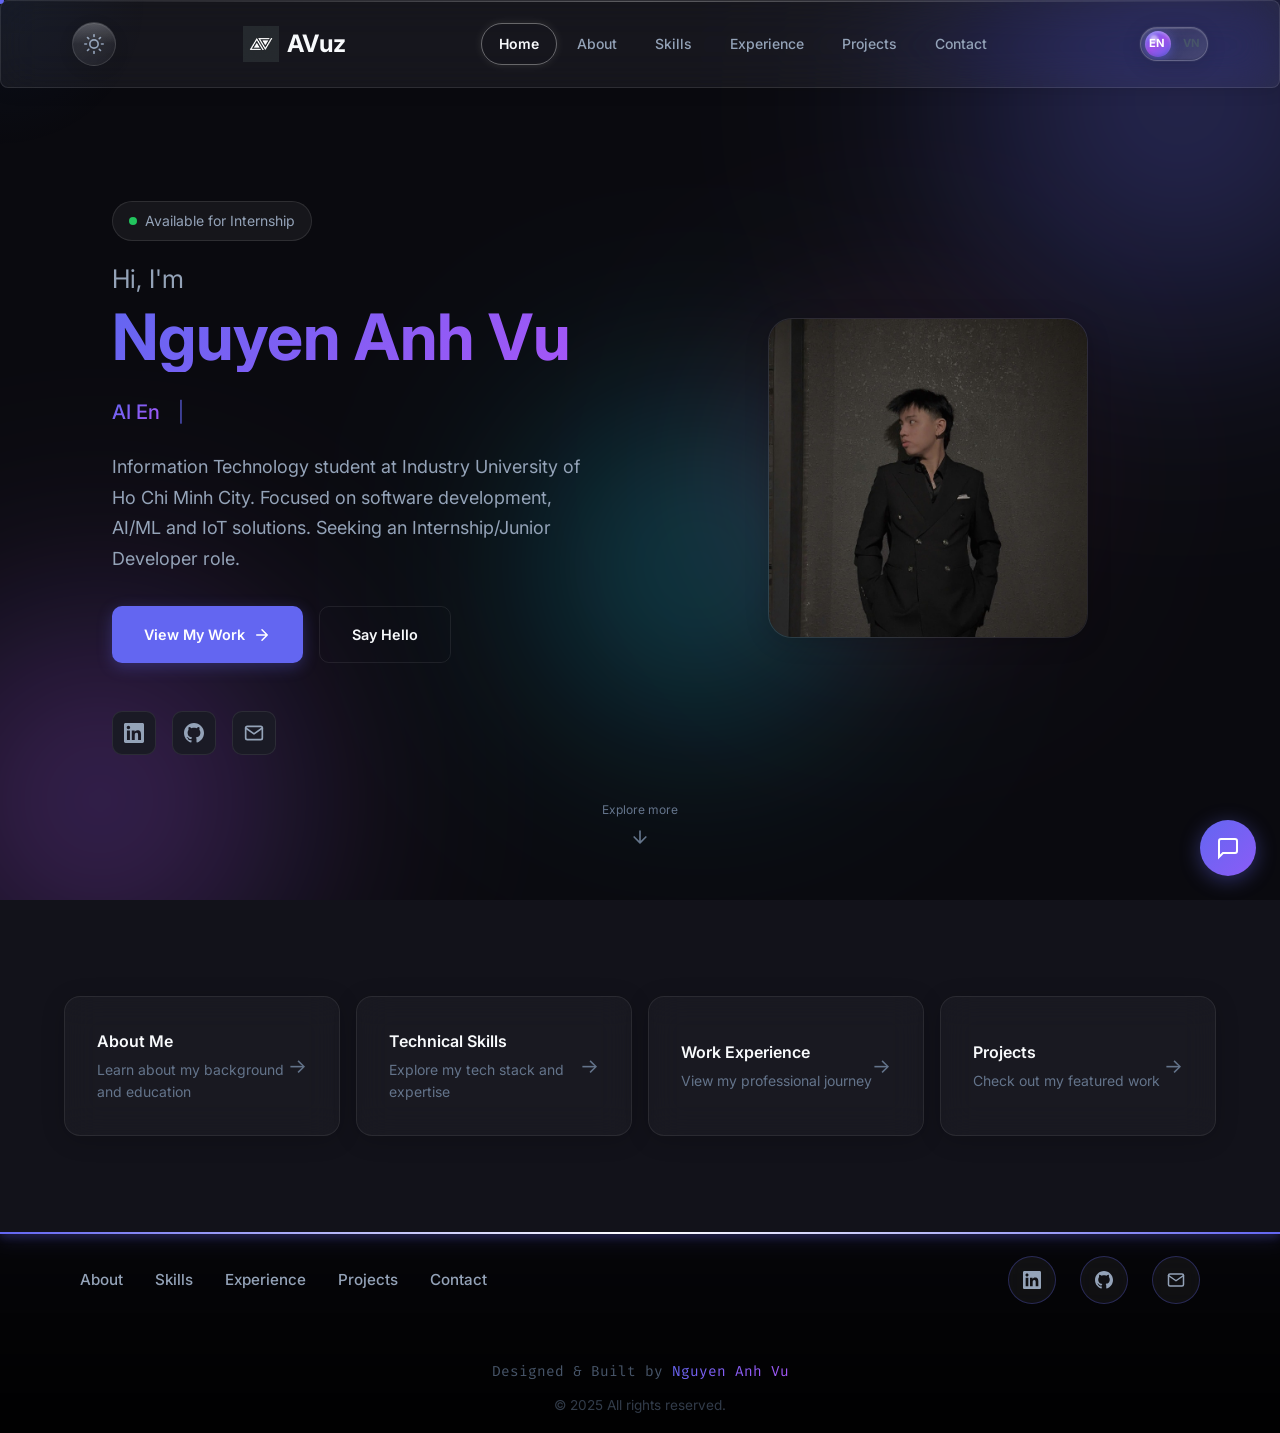
==== commit 65c04976: "Update portfolio URL" ====
--- a/index.html
+++ b/index.html
@@ -21,7 +21,7 @@
     <meta property="og:description"
         content="Computer Science student focused on software development, AI/ML, IoT, and networking.">
     <meta property="og:image" content="images/avatar.jpg">
-    <meta property="og:url" content="https://avuz.unaux.com">
+    <meta property="og:url" content="https://avuz.netlify.app/">
 
     <!-- Twitter Card -->
     <meta name="twitter:card" content="summary_large_image">
@@ -288,4 +288,4 @@
     <script src="js/chatbot.js"></script>
 </body>
 
-</html>+</html>
